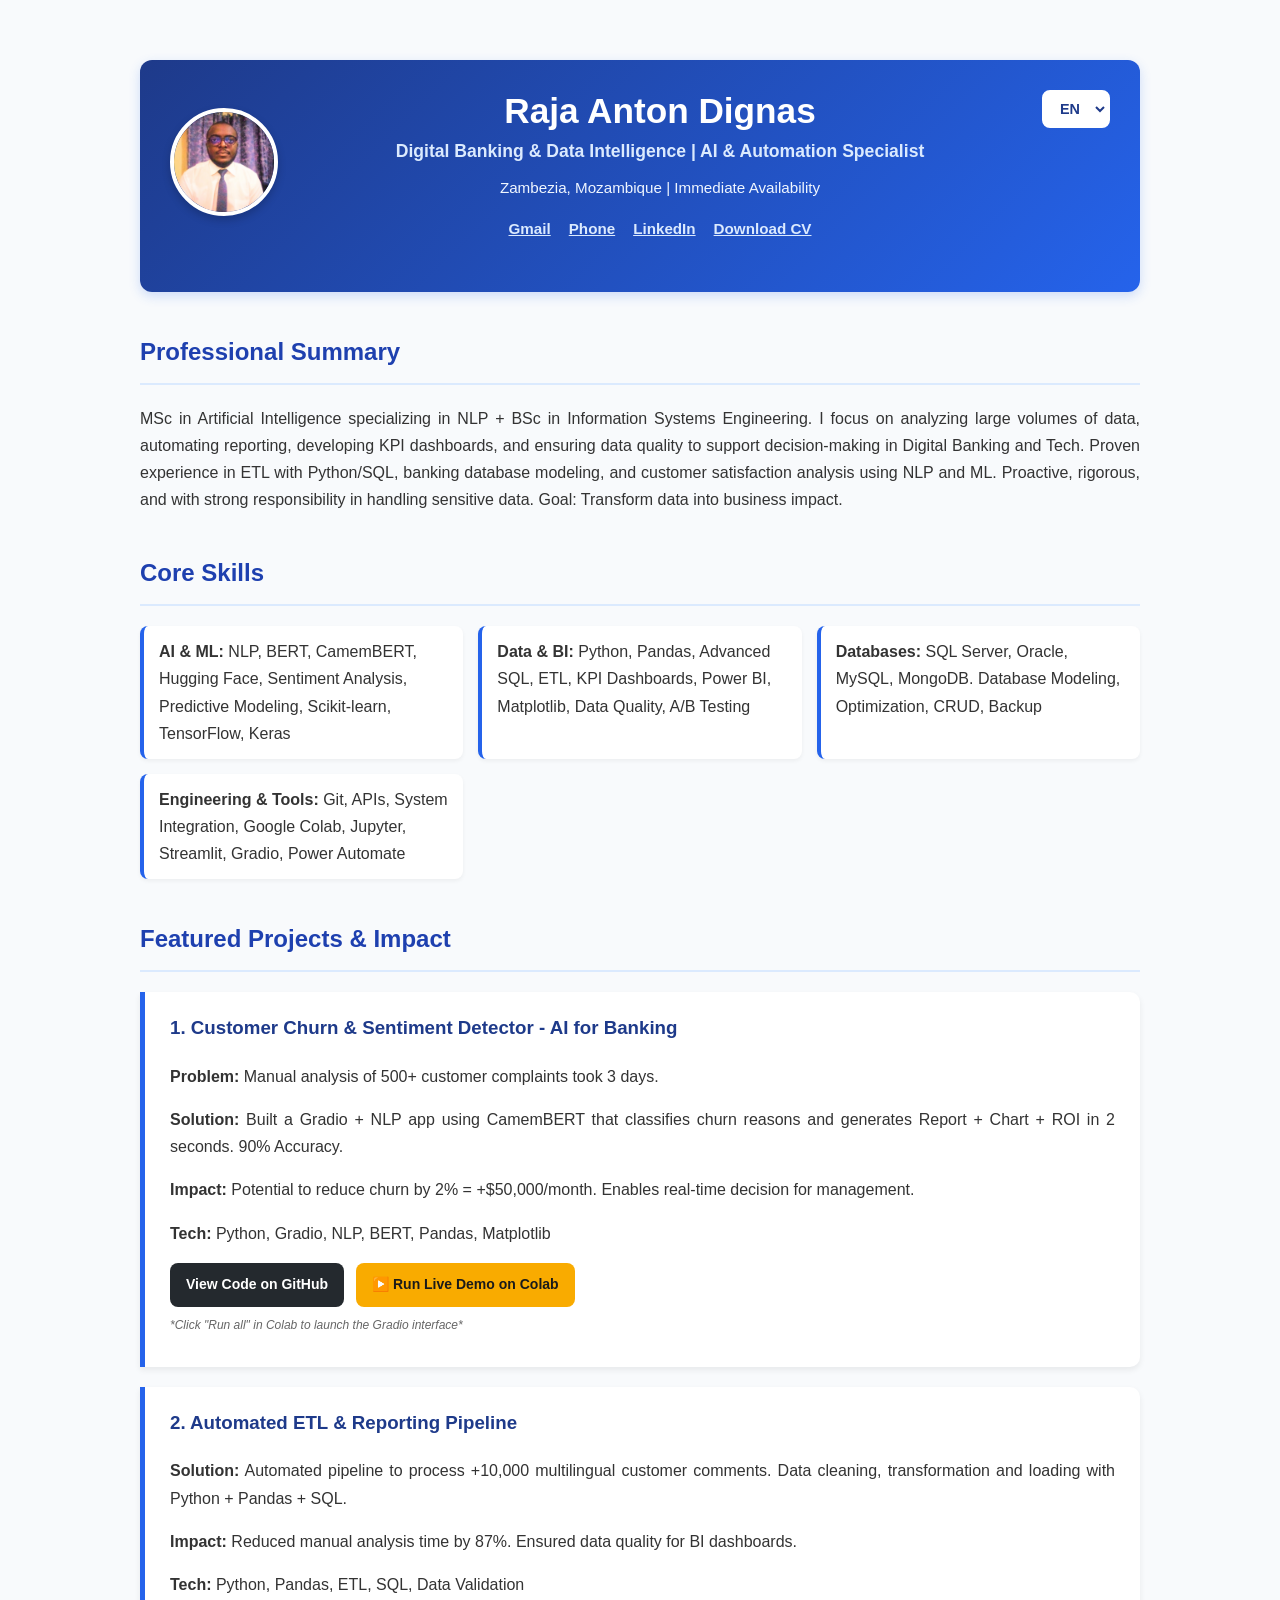
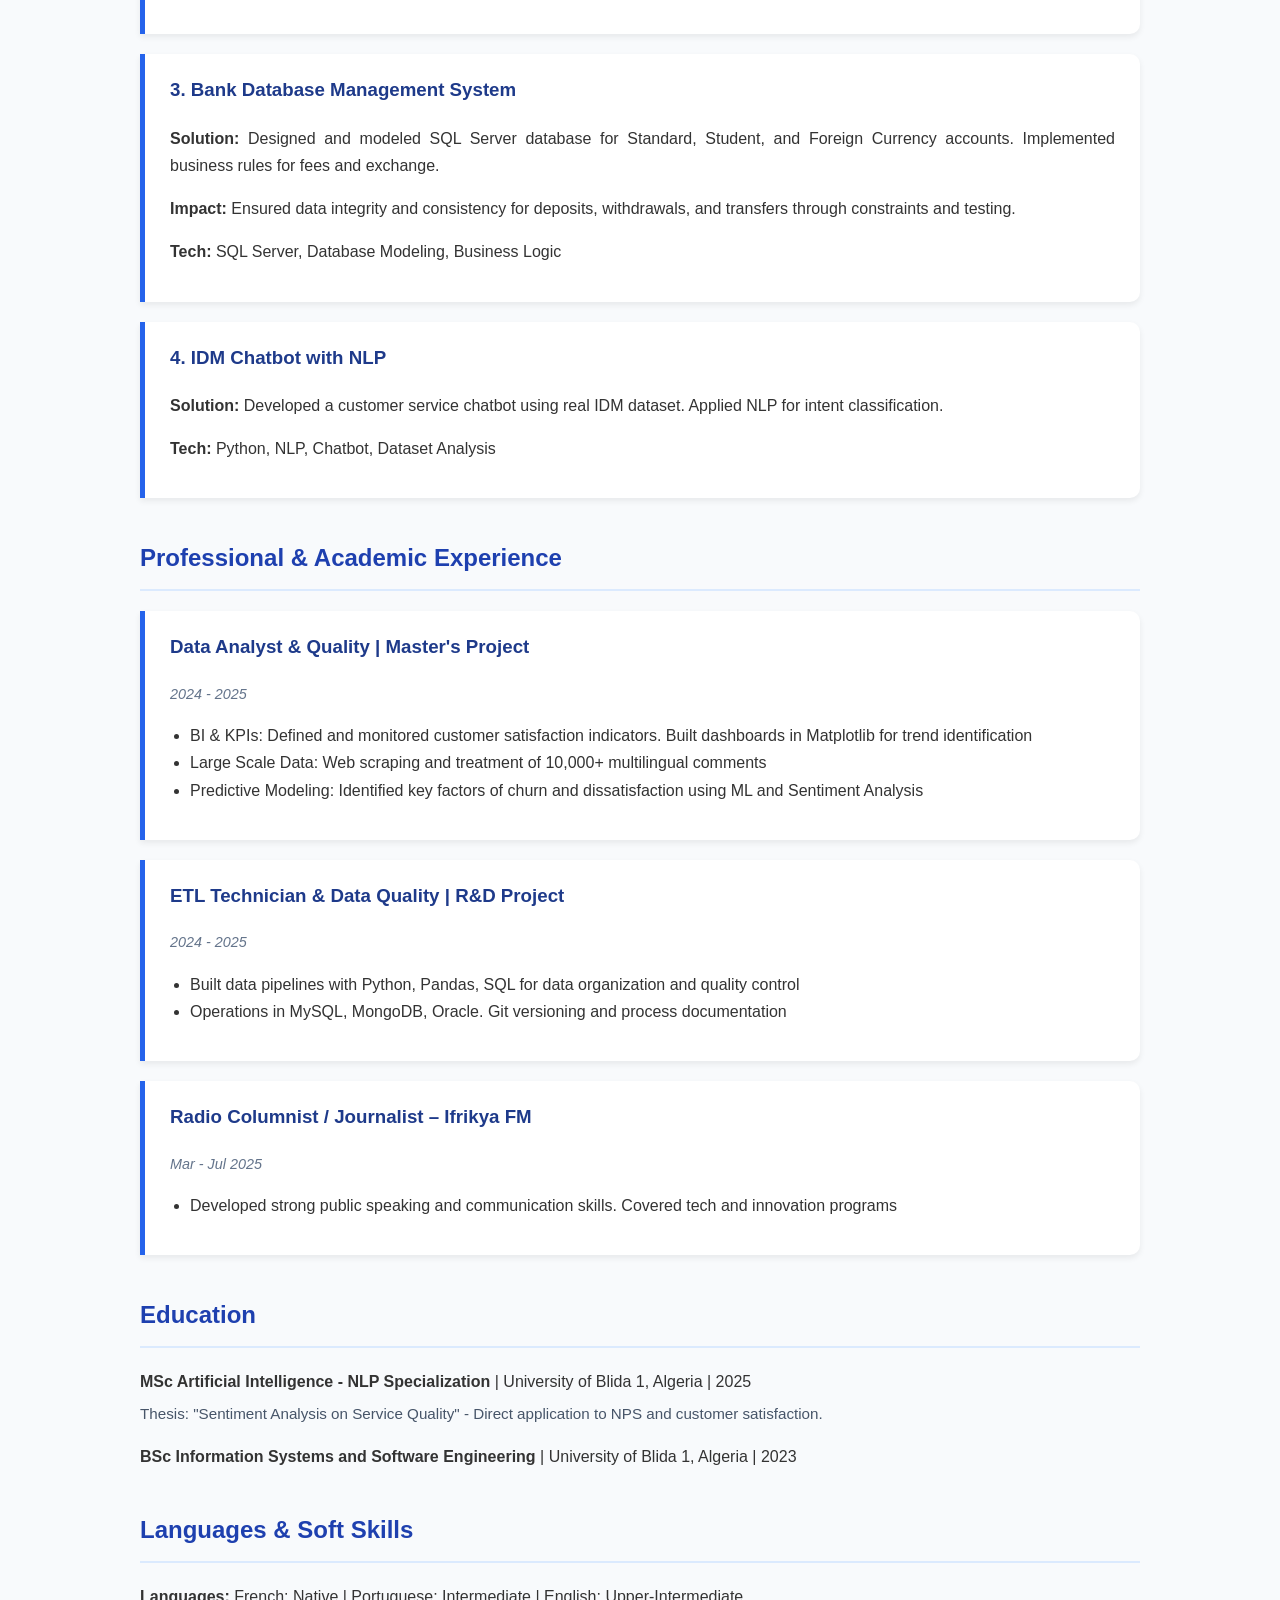
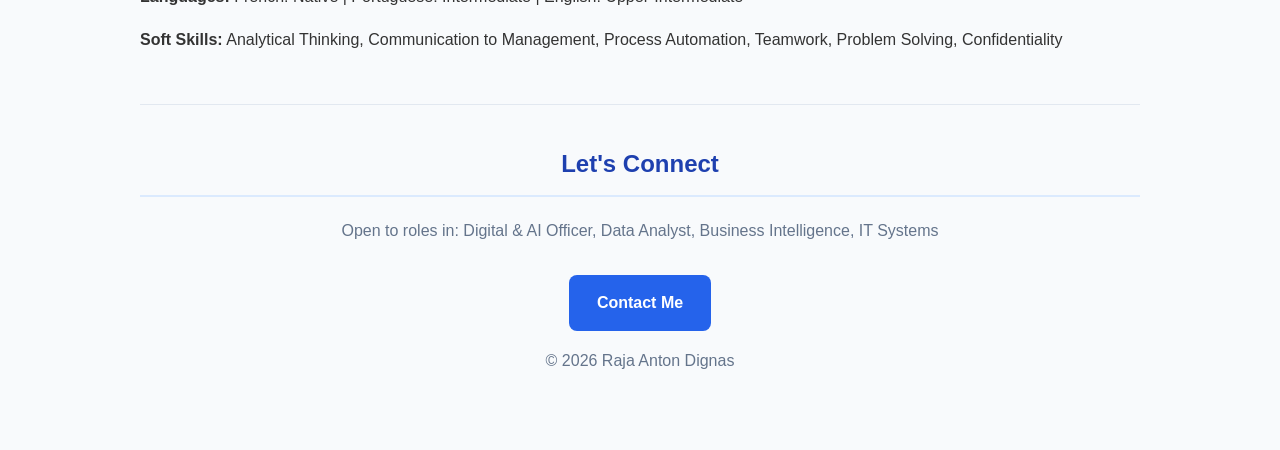
==== index.html @ 845eb437 "Update index.html" ====
<!DOCTYPE html>
<html lang="en">
<head>
  <meta charset="UTF-8">
  <meta name="viewport" content="width=device-width, initial-scale=1.0">
  <title>Raja Anton Dignas | Digital, Data & AI Specialist</title>
  <link rel="stylesheet" href="style.css">
</head>
<body>
  <header>
  <div class="header-top">
    <!-- 1. Photo à Gauche -->
    <div class="header-left">
      <img src="photo.jpg" alt="Raja Anton Dignas" class="profile-pic">
    </div>

    <!-- 2. Nom + Infos au Centre -->
    <div class="header-center">
      <h1>Raja Anton Dignas</h1>
      <p class="subtitle">Digital Banking & Data Intelligence | AI & Automation Specialist</p>
      <p class="header-info">Zambezia, Mozambique | Immediate Availability</p>

      <!-- Les liens en dessous du nom -->
      <div class="links">
        <a href="mailto:rajadignas@gmail.com" target="_blank">Gmail</a>
        <a href="tel:+258849115598">Phone</a>
        <a href="https://linkedin.com/in/raja-dignas-117759208" target="_blank">LinkedIn</a>
        <a href="CV_Raja_Dignas_EN.pdf" target="_blank">Download CV</a>
      </div>
    </div>

    <!-- 3. Langue à Droite -->
    <div class="header-right">
      <div class="lang-dropdown">
        <select onchange="window.location.href=this.value">
          <option value="index.html" selected>EN</option>
          <option value="index_pt.html">PT</option>
          <option value="index_fr.html">FR</option>
        </select>
      </div>
    </div>
  </div>
  </header>
  <main>
    <section>
      <h2>Professional Summary</h2>
      <p>MSc in Artificial Intelligence specializing in NLP + BSc in Information Systems Engineering. 
      I focus on analyzing large volumes of data, automating reporting, developing KPI dashboards, and ensuring data quality to support decision-making in Digital Banking and Tech.  
      Proven experience in ETL with Python/SQL, banking database modeling, and customer satisfaction analysis using NLP and ML. 
      Proactive, rigorous, and with strong responsibility in handling sensitive data. Goal: Transform data into business impact.</p>
    </section>

    <section>
      <h2>Core Skills</h2>
      <div class="skills-grid">
        <div><b>AI & ML:</b> NLP, BERT, CamemBERT, Hugging Face, Sentiment Analysis, Predictive Modeling, Scikit-learn, TensorFlow, Keras</div>
        <div><b>Data & BI:</b> Python, Pandas, Advanced SQL, ETL, KPI Dashboards, Power BI, Matplotlib, Data Quality, A/B Testing</div>
        <div><b>Databases:</b> SQL Server, Oracle, MySQL, MongoDB. Database Modeling, Optimization, CRUD, Backup</div>
        <div><b>Engineering & Tools:</b> Git, APIs, System Integration, Google Colab, Jupyter, Streamlit, Gradio, Power Automate</div>
      </div>
    </section>

    <section>
      <h2>Featured Projects & Impact</h2>

      <div class="projet">
  <h3>1. Customer Churn & Sentiment Detector - AI for Banking</h3>
  <p><b>Problem:</b> Manual analysis of 500+ customer complaints took 3 days.</p>
  <p><b>Solution:</b> Built a Gradio + NLP app using CamemBERT that classifies churn reasons and generates Report + Chart + ROI in 2 seconds. 90% Accuracy.</p>
  <p><b>Impact:</b> Potential to reduce churn by 2% = +$50,000/month. Enables real-time decision for management.</p>
  <p><b>Tech:</b> Python, Gradio, NLP, BERT, Pandas, Matplotlib</p>
  
  <div class="project-buttons">
    <a href="https://github.com/JeremieRaja/raja-dignas.github.io/blob/main/projects/churn-detector/app.py" target="_blank" class="btn-code">
      View Code on GitHub
    </a>
    <a href="https://colab.research.google.com/github/JeremieRaja/raja-dignas.github.io/blob/main/projects/churn-detector/churn_detector_abc.ipynb" target="_blank" class="btn-demo">
      ▶️ Run Live Demo on Colab
    </a>
  </div>
  <p class="demo-note">*Click "Run all" in Colab to launch the Gradio interface*</p>
      </div>

      <div class="projet">
        <h3>2. Automated ETL & Reporting Pipeline</h3>
        <p><b>Solution:</b> Automated pipeline to process +10,000 multilingual customer comments. Data cleaning, transformation and loading with Python + Pandas + SQL.</p>
        <p><b>Impact:</b> Reduced manual analysis time by 87%. Ensured data quality for BI dashboards.</p>
        <p><b>Tech:</b> Python, Pandas, ETL, SQL, Data Validation</p>
      </div>
      
      <div class="projet">
        <h3>3. Bank Database Management System</h3>
        <p><b>Solution:</b> Designed and modeled SQL Server database for Standard, Student, and Foreign Currency accounts. Implemented business rules for fees and exchange.</p>
        <p><b>Impact:</b> Ensured data integrity and consistency for deposits, withdrawals, and transfers through constraints and testing.</p>
        <p><b>Tech:</b> SQL Server, Database Modeling, Business Logic</p>
      </div>

      <div class="projet">
        <h3>4. IDM Chatbot with NLP</h3>
        <p><b>Solution:</b> Developed a customer service chatbot using real IDM dataset. Applied NLP for intent classification.</p>
        <p><b>Tech:</b> Python, NLP, Chatbot, Dataset Analysis</p>
      </div>
    </section>

    <section>
      <h2>Professional & Academic Experience</h2>
      <div class="job">
        <h3>Data Analyst & Quality | Master's Project</h3>
        <p class="date">2024 - 2025</p>
        <ul>
          <li>BI & KPIs: Defined and monitored customer satisfaction indicators. Built dashboards in Matplotlib for trend identification</li>
          <li>Large Scale Data: Web scraping and treatment of 10,000+ multilingual comments</li>
          <li>Predictive Modeling: Identified key factors of churn and dissatisfaction using ML and Sentiment Analysis</li>
        </ul>
      </div>
      <div class="job">
        <h3>ETL Technician & Data Quality | R&D Project</h3>
        <p class="date">2024 - 2025</p>
        <ul>
          <li>Built data pipelines with Python, Pandas, SQL for data organization and quality control</li>
          <li>Operations in MySQL, MongoDB, Oracle. Git versioning and process documentation</li>
        </ul>
      </div>
       <div class="job">
        <h3>Radio Columnist / Journalist – Ifrikya FM</h3>
        <p class="date">Mar - Jul 2025</p>
        <ul>
          <li>Developed strong public speaking and communication skills. Covered tech and innovation programs</li>
        </ul>
      </div>
    </section>

    <section>
      <h2>Education</h2>
      <p><b>MSc Artificial Intelligence - NLP Specialization</b> | University of Blida 1, Algeria | 2025</p>
      <p class="thesis">Thesis: "Sentiment Analysis on Service Quality" - Direct application to NPS and customer satisfaction.</p>
      <p><b>BSc Information Systems and Software Engineering</b> | University of Blida 1, Algeria | 2023</p>
    </section>

    <section>
      <h2>Languages & Soft Skills</h2>
      <p><b>Languages:</b> French: Native | Portuguese: Intermediate | English: Upper-Intermediate</p>
      <p><b>Soft Skills:</b> Analytical Thinking, Communication to Management, Process Automation, Teamwork, Problem Solving, Confidentiality</p>
    </section>
  </main>

  <footer>
    <h2>Let's Connect</h2>
    <p>Open to roles in: Digital & AI Officer, Data Analyst, Business Intelligence, IT Systems</p>
    <a href="mailto:rajadignas@gmail.com" class="btn">Contact Me</a>
    <p>© 2026 Raja Anton Dignas</p>
  </footer>
</body>
  </html>
---- style.css ----
/* =======================================
   1. GENERAL
   ======================================= */
body {
  font-family: 'Segoe UI', Tahoma, Geneva, Verdana, sans-serif;
  max-width: 1000px;
  margin: 40px auto;
  padding: 20px;
  line-height: 1.7;
  color: #333;
  background-color: #f8fafc;
}

section { 
  margin-bottom: 40px; 
}

section p, .job li, .thesis {
  text-align: justify;
  text-justify: inter-word;
}

h2 {
  color: #1e40af;
  border-bottom: 2px solid #dbeafe;
  padding-bottom: 10px;
  margin-bottom: 20px;
  font-size: 1.5em;
}

ul { 
  padding-left: 20px; 
}

/* =======================================
   2. HEADER PRO AVEC FOND BANQUE
   ======================================= */
header {
  background: linear-gradient(135deg, #1e3a8a 0%, #2563eb 100%);
  color: white;
  padding: 30px;
  border-radius: 12px;
  margin-bottom: 40px;
  box-shadow: 0 4px 12px rgba(37, 99, 235, 0.2);
}

/* Layout 3 colonnes: Gauche Photo | Centre Nom | Droite Langue */
.header-top {
  display: flex;
  align-items: center;
  justify-content: space-between;
  gap: 20px;
  margin-bottom: 20px;
  flex-wrap: wrap;
}

.header-left {
  flex: 0 0 auto;
}

.header-center {
  flex: 1 1 auto;
  text-align: center;
  padding: 0 10px;
}

.header-right {
  flex: 0 0 auto;
  align-self: flex-start;
}

/* Contenu du Header */
.profile-pic {
  width: 100px;
  height: 100px;
  border-radius: 50%;
  border: 4px solid white;
  object-fit: cover;
  box-shadow: 0 4px 8px rgba(0,0,0,0.2);
  flex-shrink: 0;
}

.header-center h1 {
  color: white;
  font-size: 2.2em;
  margin: 0 0 5px 0;
  line-height: 1.2;
}

.subtitle {
  font-size: 1.1em;
  color: #dbeafe;
  font-weight: 600;
  margin: 5px 0;
}

.header-info {
  font-size: 0.95em;
  color: #eff6ff;
  margin: 8px 0 15px 0;
}

/* Menu déroulant Langue */
.lang-dropdown select {
  background: white;
  color: #1e3a8a;
  border: 2px solid white;
  padding: 8px 12px;
  border-radius: 8px;
  font-weight: bold;
  cursor: pointer;
  font-size: 0.9em;
}
.lang-dropdown select:hover { 
  background: #dbeafe; 
}

/* Liens Contact */
.links {
  display: flex;
  justify-content: center;
  flex-wrap: wrap;
  gap: 18px;
  margin-top: 15px;
}

.links a {
  color: #dbeafe;
  text-decoration: underline;
  font-weight: 600;
  font-size: 0.95em;
}

.links a:hover { 
  color: white; 
}

/* =======================================
   3. COMPETENCES & EXPERIENCE
   ======================================= */
.skills-grid {
  display: grid;
  grid-template-columns: repeat(auto-fit, minmax(300px, 1fr));
  gap: 15px;
}

.skills-grid div {
  background: #fff;
  padding: 12px 15px;
  border-radius: 8px;
  border-left: 4px solid #2563eb;
  box-shadow: 0 2px 4px rgba(0,0,0,0.05);
}

.projet, .job {
  background: #fff;
  border-left: 5px solid #2563eb;
  padding: 20px 25px;
  margin: 20px 0;
  border-radius: 0 10px 10px 0;
  box-shadow: 0 3px 6px rgba(0,0,0,0.07);
}

.projet h3, .job h3 { 
  margin-top: 0; 
  color: #1e3a8a; 
}

.date {
  color: #64748b;
  font-style: italic;
  font-size: 0.9em;
}

.thesis {
  font-size: 0.95em;
  color: #475569;
  margin-top: -10px;
  margin-bottom: 15px;
}

/* =======================================
   4. BOUTONS PROJETS - GITHUB + COLAB
   ======================================= */
.project-buttons {
  display: flex;
  gap: 12px;
  margin-top: 15px;
  flex-wrap: wrap;
}

.btn-code, .btn-demo {
  padding: 10px 16px;
  border-radius: 8px;
  text-decoration: none;
  font-weight: 600;
  font-size: 14px;
  transition: all 0.2s ease;
  display: inline-block;
}

.btn-code { 
  background-color: #24292e; /* Noir GitHub */
  color: white;
}
.btn-code:hover { 
  background-color: #000;
  transform: translateY(-2px);
}

.btn-demo { 
  background-color: #F9AB00; /* Jaune Colab */
  color: #1a1a1a;
}
.btn-demo:hover { 
  background-color: #f57c00;
  transform: translateY(-2px);
}

.demo-note {
  font-size: 12px;
  color: #666;
  margin-top: 8px;
  font-style: italic;
}

/* =======================================
   5. BOUTON CONTACT + FOOTER
   ======================================= */
.btn {
  display: inline-block;
  background: #2563eb;
  color: white !important;
  padding: 14px 28px;
  border-radius: 8px;
  text-decoration: none;
  font-weight: bold;
  margin-top: 15px;
  transition: background 0.3s;
}
.btn:hover { 
  background: #1d4ed8; 
  text-decoration: none; 
}

footer {
  text-align: center;
  margin-top: 50px;
  padding-top: 20px;
  border-top: 1px solid #e2e8f0;
  color: #64748b;
}

/* =======================================
   6. RESPONSIVE MOBILE
   ======================================= */
@media (max-width: 768px) {
  .header-top { 
    flex-direction: column; 
    text-align: center; 
    gap: 15px;
  }
  .header-right { 
    order: -1; /* Langue en haut sur mobile */
    align-self: center;
  }
  .profile-pic { 
    width: 90px; 
    height: 90px; 
  }
  .header-center h1 { 
    font-size: 1.8em; 
  }
  .skills-grid { 
    grid-template-columns: 1fr; 
  }
  }
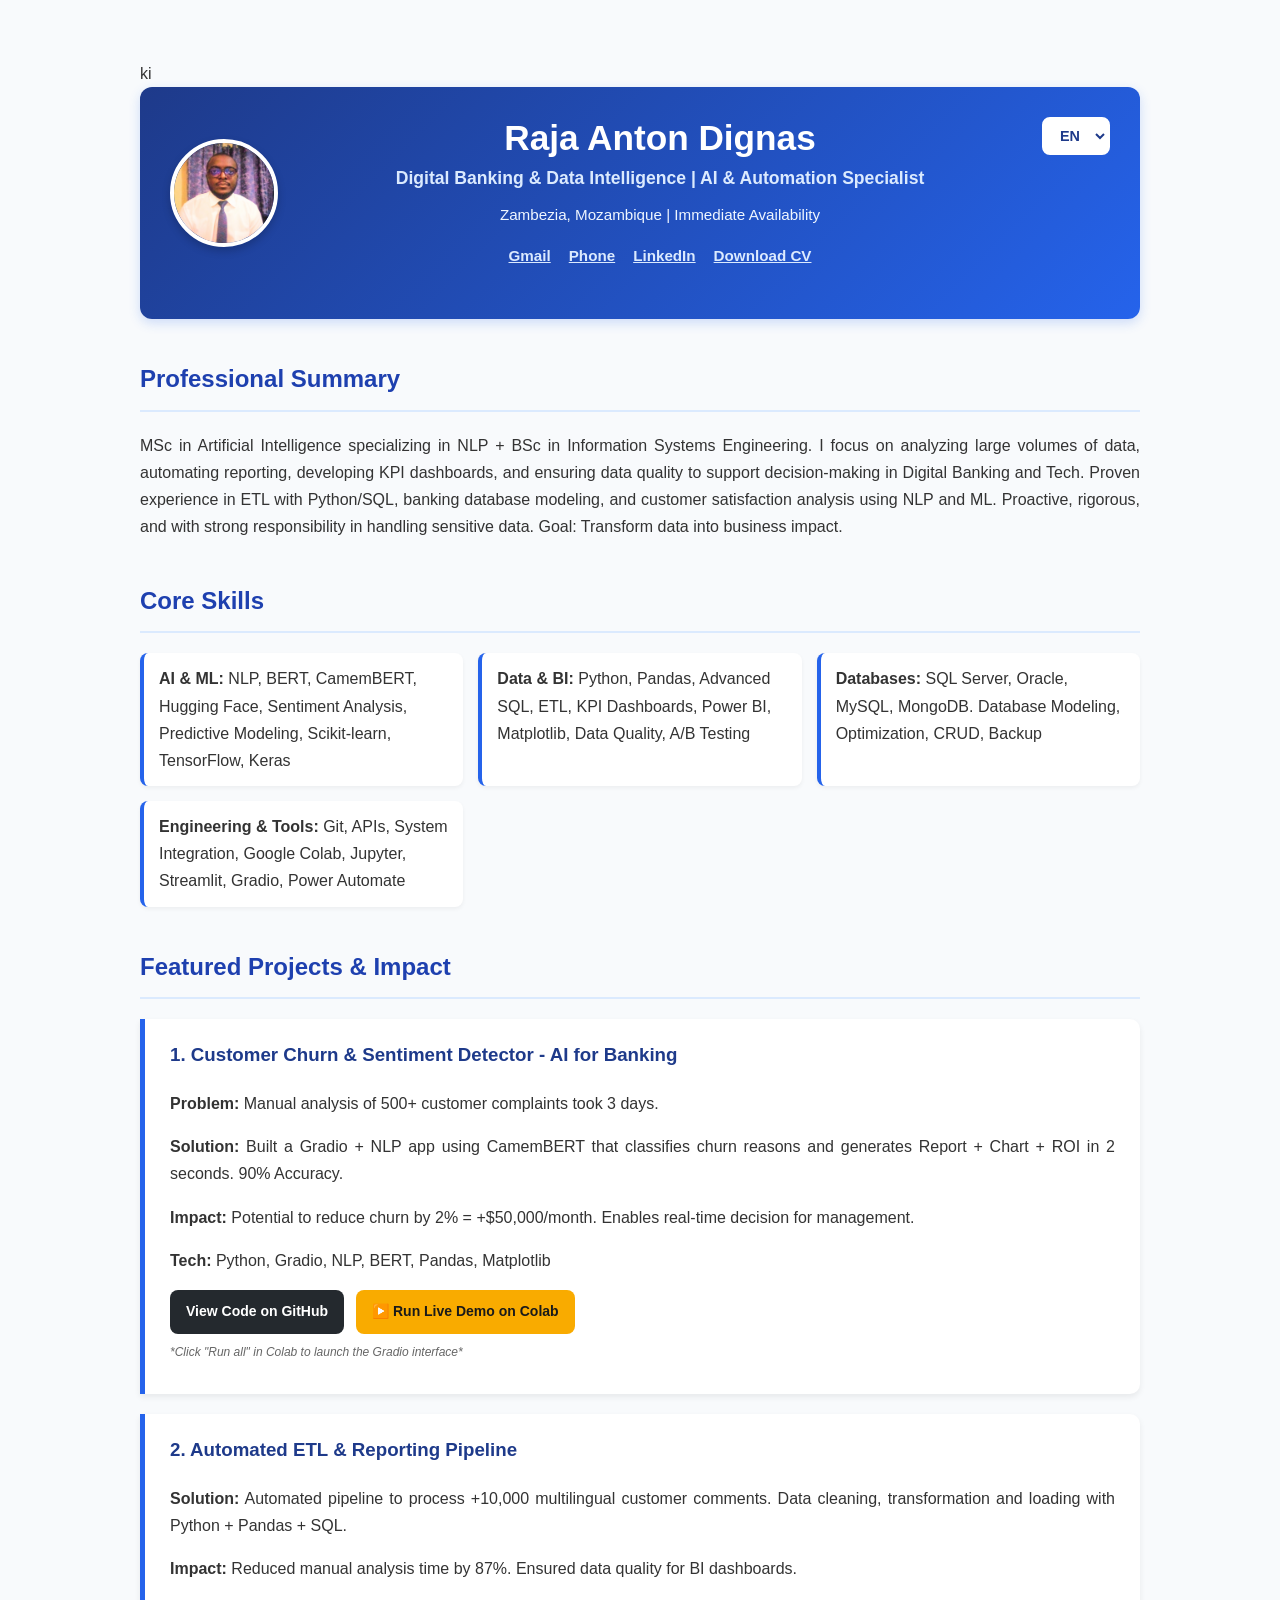
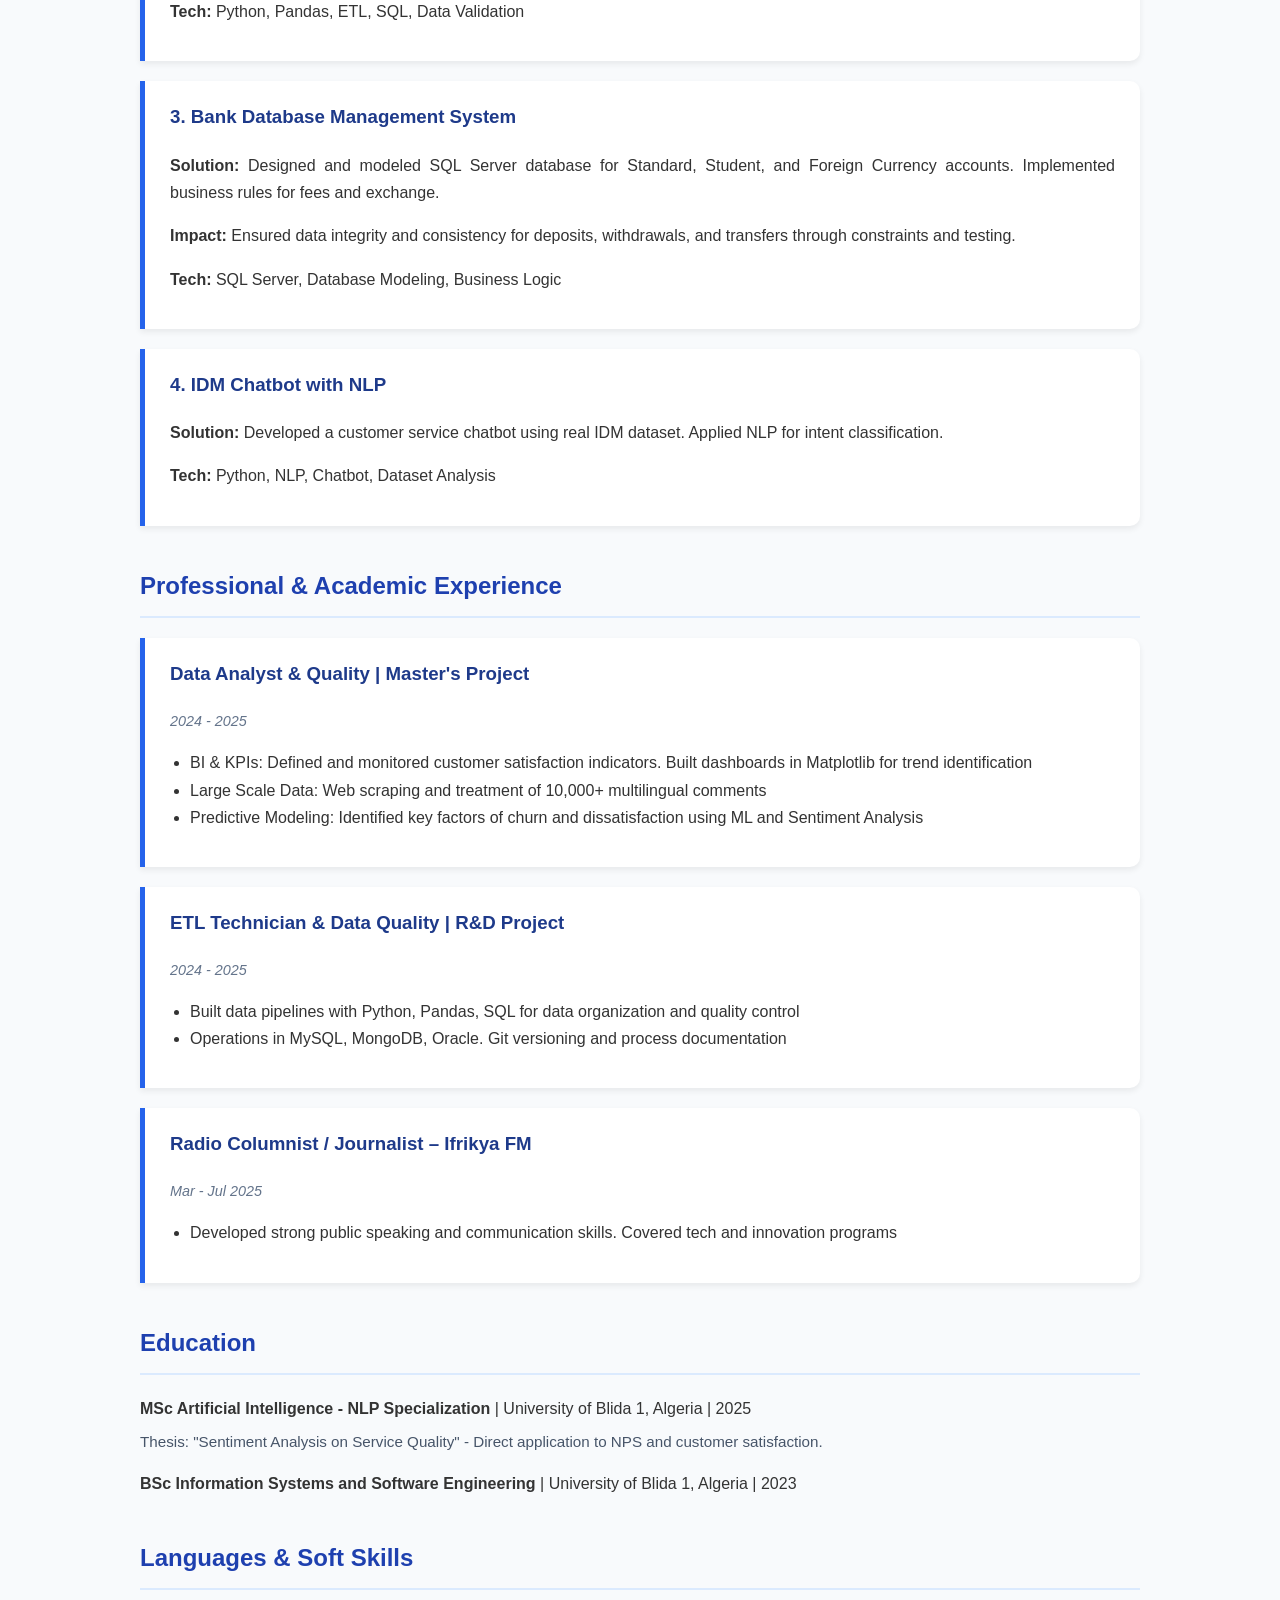
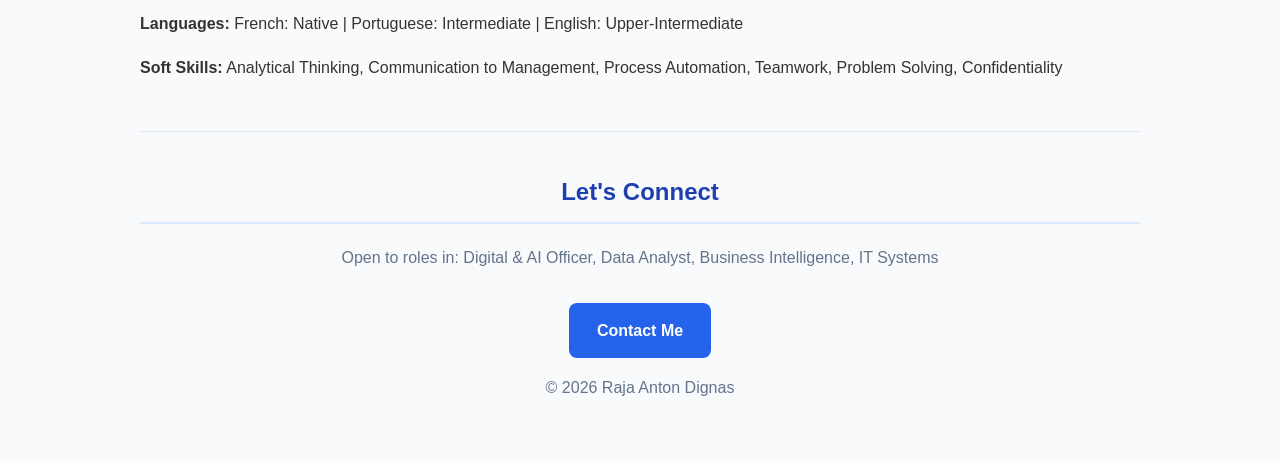
==== commit 1e601a51: "Update index.html" ====
--- a/index.html
+++ b/index.html
@@ -1,10 +1,19 @@
-<!DOCTYPE html>
+ki<!DOCTYPE html>
 <html lang="en">
 <head>
   <meta charset="UTF-8">
   <meta name="viewport" content="width=device-width, initial-scale=1.0">
   <title>Raja Anton Dignas | Digital, Data & AI Specialist</title>
   <link rel="stylesheet" href="style.css">
+  <!-- Google tag (gtag.js) -->
+<script async src="https://www.googletagmanager.com/gtag/js?id=G-S1X7XJHLY7"></script>
+<script>
+  window.dataLayer = window.dataLayer || [];
+  function gtag(){dataLayer.push(arguments);}
+  gtag('js', new Date());
+
+  gtag('config', 'G-S1X7XJHLY7');
+</script>
 </head>
 <body>
   <header>
@@ -71,10 +80,10 @@
   <p><b>Tech:</b> Python, Gradio, NLP, BERT, Pandas, Matplotlib</p>
   
   <div class="project-buttons">
-    <a href="https://github.com/JeremieRaja/raja-dignas.github.io/blob/main/projects/churn-detector/app.py" target="_blank" class="btn-code">
+    <a href="https://github.com/JeremieRaja/my_portefolio.github.io/blob/main/projects/churn-detector/app.py" target="_blank" class="btn-code">
       View Code on GitHub
     </a>
-    <a href="https://colab.research.google.com/github/JeremieRaja/raja-dignas.github.io/blob/main/projects/churn-detector/churn_detector_abc.ipynb" target="_blank" class="btn-demo">
+    <a href="https://colab.research.google.com/github/JeremieRaja/my_portefolio.github.io/blob/main/projects/churn-detector/churn_detector_abc.ipynb" target="_blank" class="btn-demo">
       ▶️ Run Live Demo on Colab
     </a>
   </div>
@@ -150,5 +159,11 @@
     <a href="mailto:rajadignas@gmail.com" class="btn">Contact Me</a>
     <p>© 2026 Raja Anton Dignas</p>
   </footer>
+  <script>
+window.chatbaseConfig = { language: 'en' }
+</script>
+<script>
+(function(){if(!window.chatbase||window.chatbase("getState")!=="initialized"){window.chatbase=(...arguments)=>{if(!window.chatbase.q){window.chatbase.q=[]}window.chatbase.q.push(arguments)};window.chatbase=new Proxy(window.chatbase,{get(target,prop){if(prop==="q"){return target.q}return(...args)=>target(prop,...args)}})}const onLoad=function(){const script=document.createElement("script");script.src="https://www.chatbase.co/embed.min.js";script.id="YCt8oozWC76lnCBlqDg6C";script.domain="www.chatbase.co";document.body.appendChild(script)};if(document.readyState==="complete"){onLoad()}else{window.addEventListener("load",onLoad)}})();
+  </script>
 </body>
   </html>
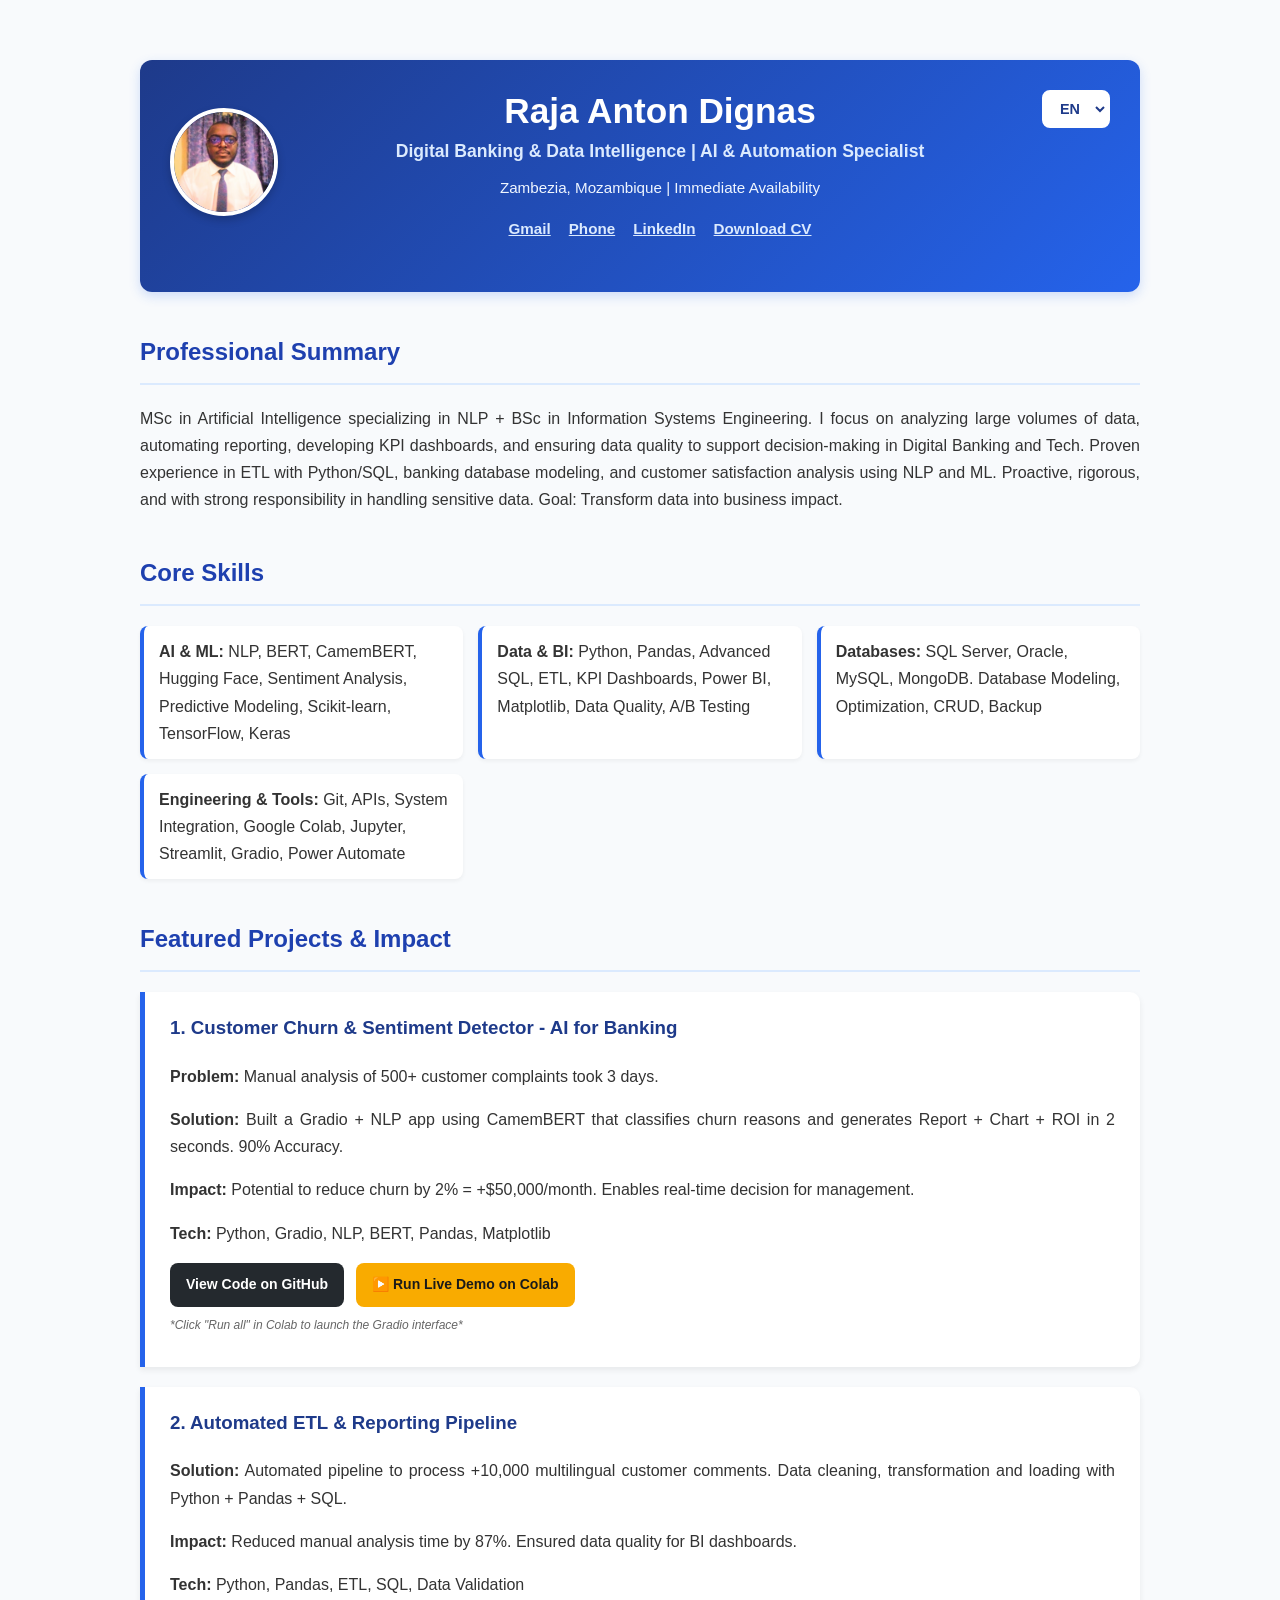
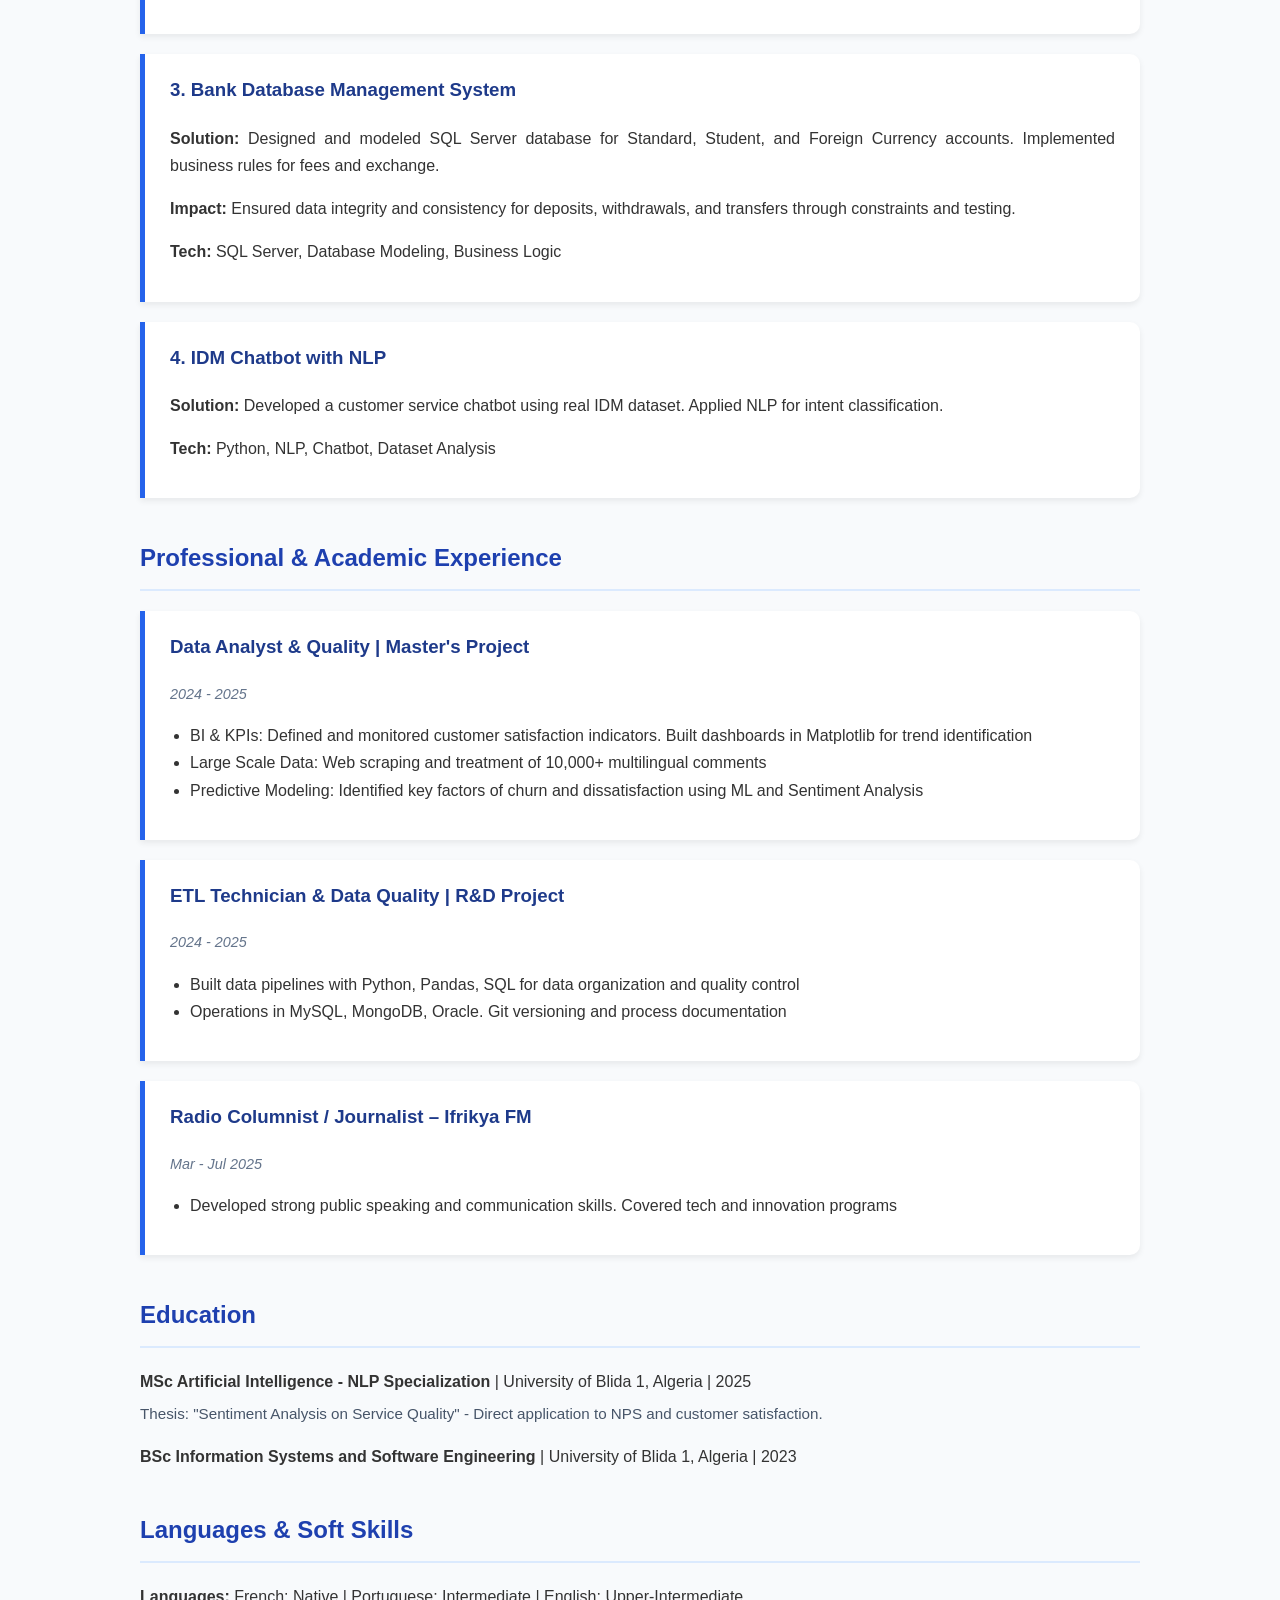
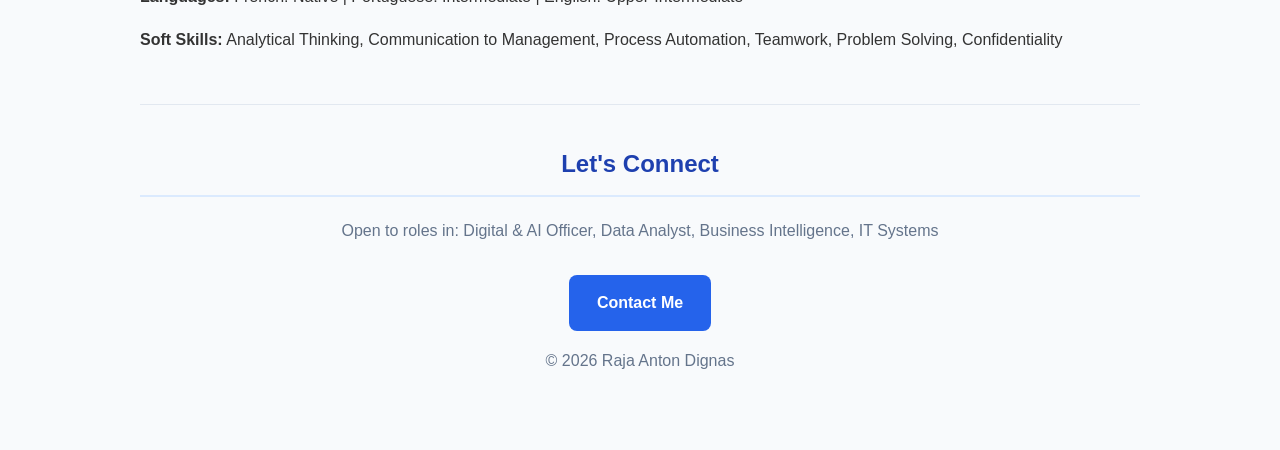
==== commit dc627ecb: "Update index.html" ====
--- a/index.html
+++ b/index.html
@@ -1,4 +1,4 @@
-ki<!DOCTYPE html>
+<!DOCTYPE html>
 <html lang="en">
 <head>
   <meta charset="UTF-8">
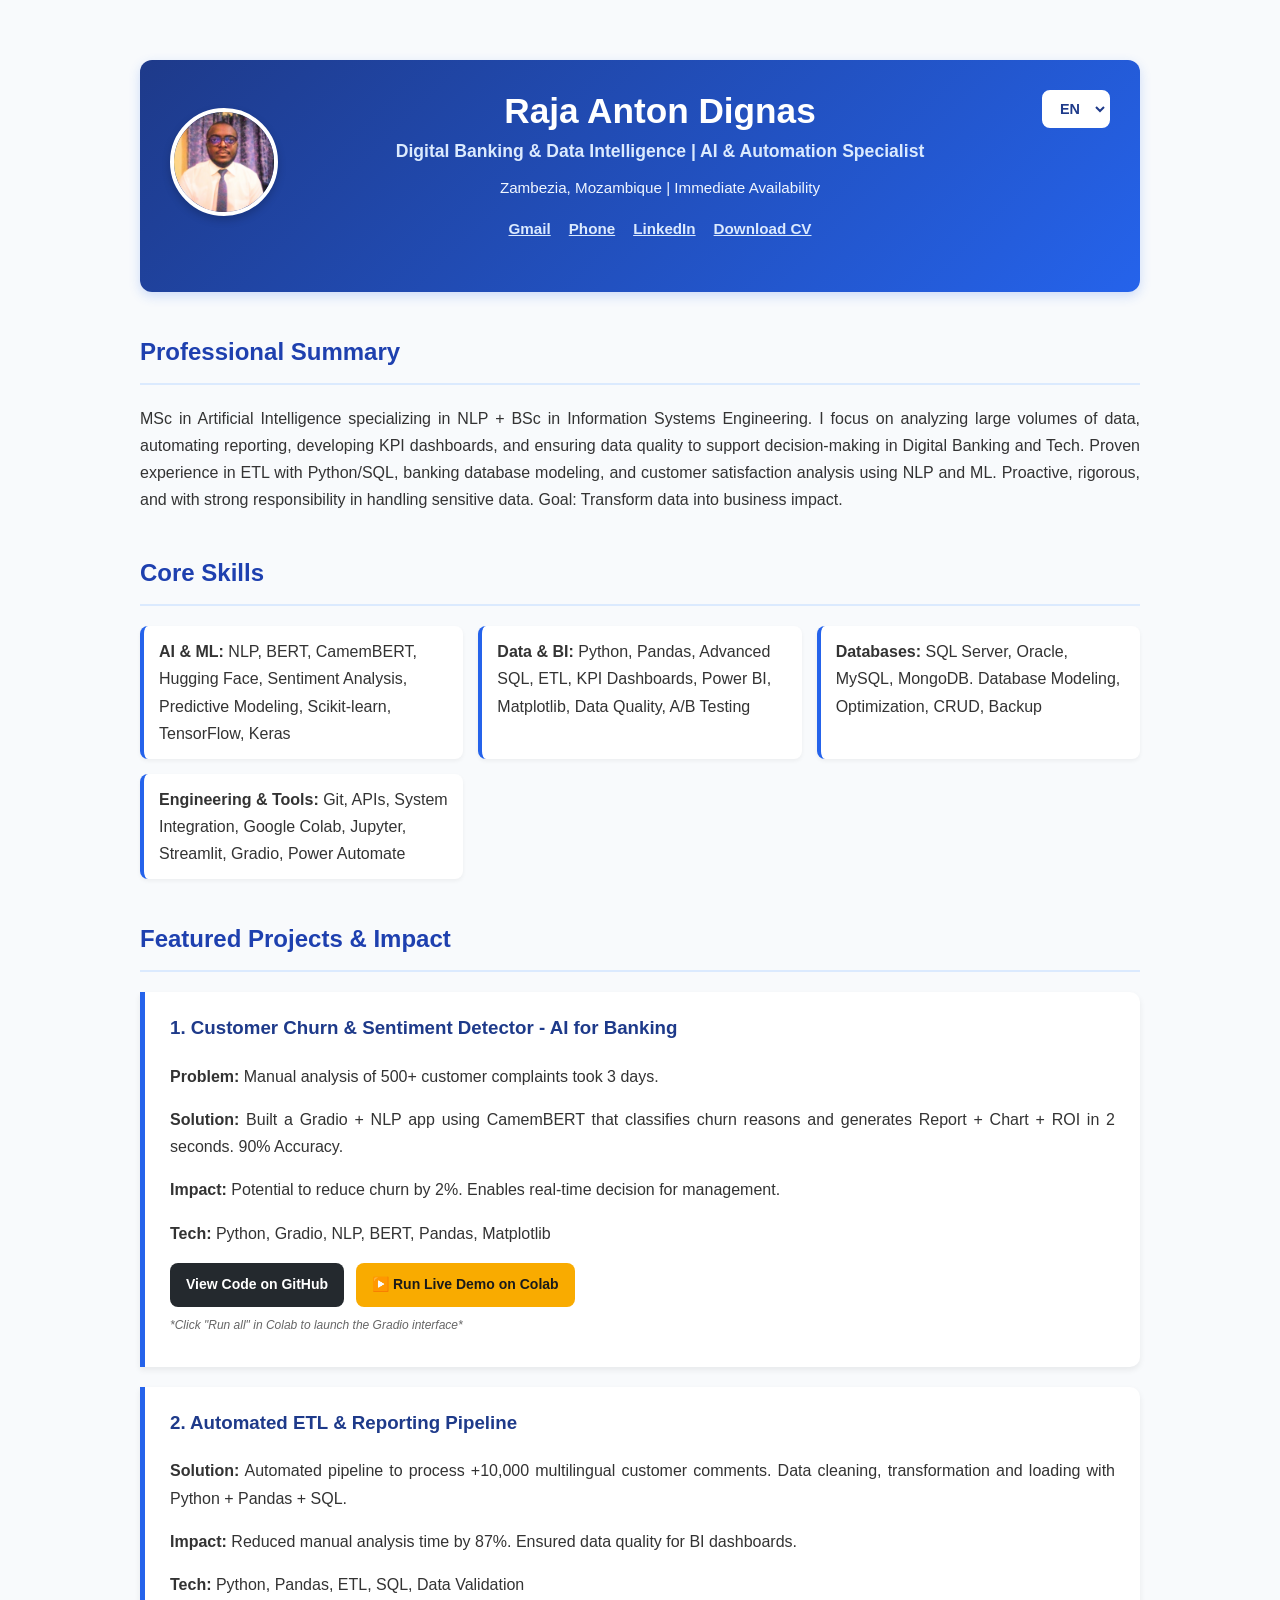
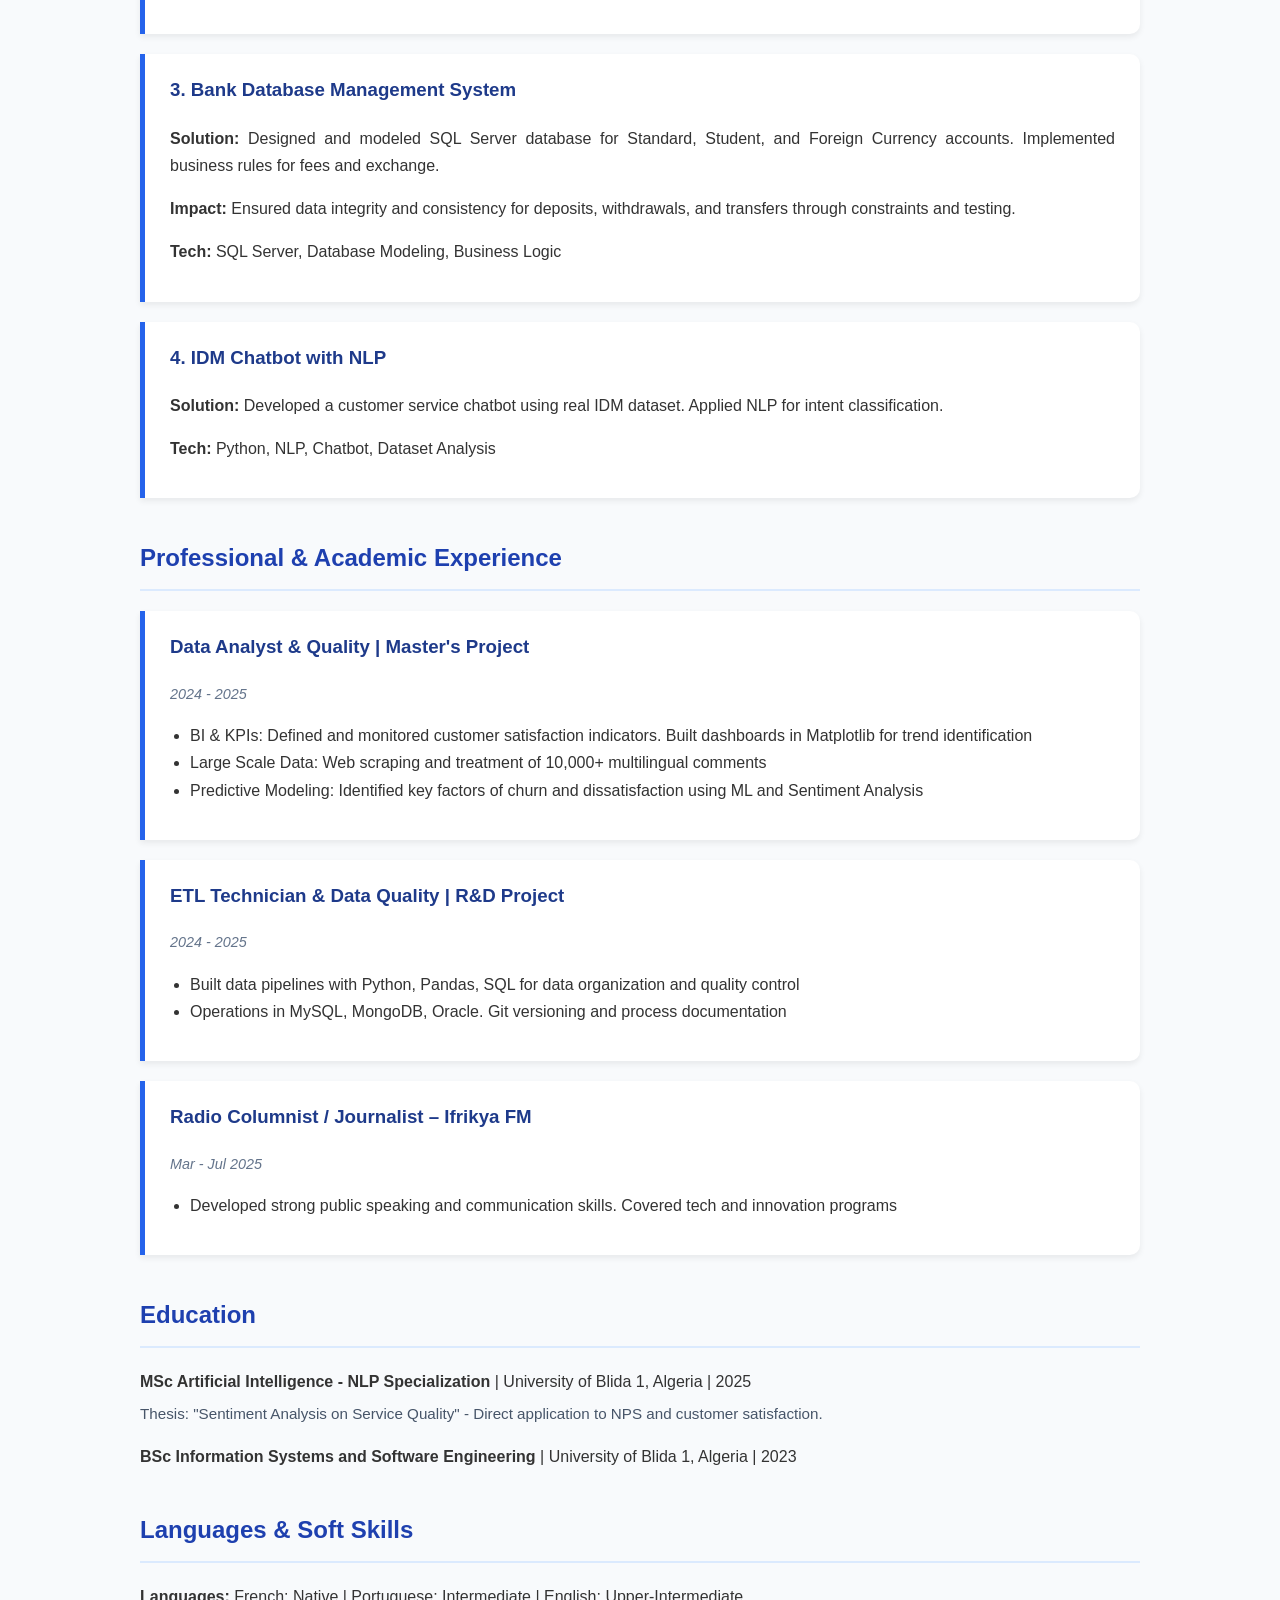
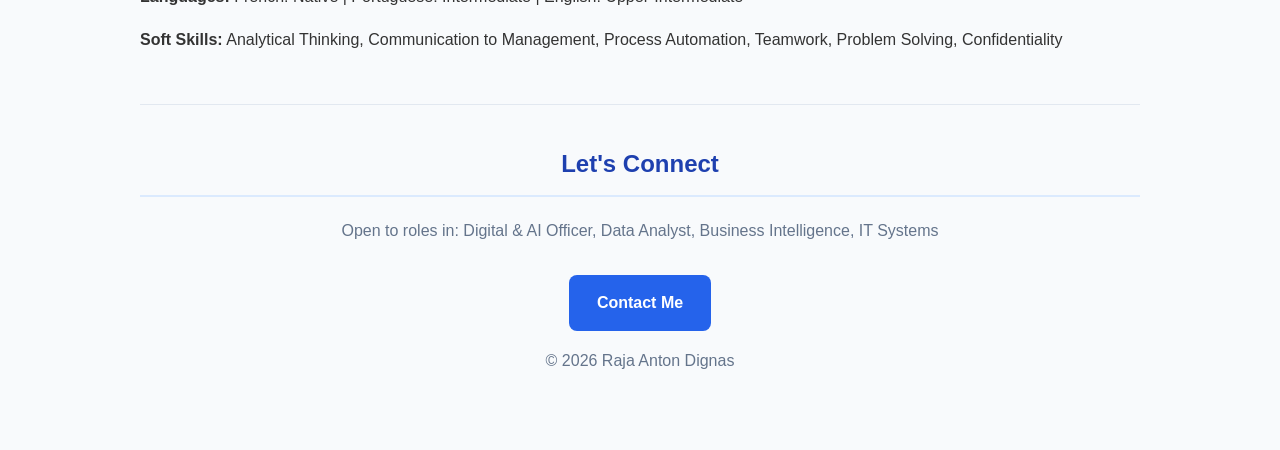
==== commit d7ad4c0c: "Update index.html" ====
--- a/index.html
+++ b/index.html
@@ -76,7 +76,7 @@
   <h3>1. Customer Churn & Sentiment Detector - AI for Banking</h3>
   <p><b>Problem:</b> Manual analysis of 500+ customer complaints took 3 days.</p>
   <p><b>Solution:</b> Built a Gradio + NLP app using CamemBERT that classifies churn reasons and generates Report + Chart + ROI in 2 seconds. 90% Accuracy.</p>
-  <p><b>Impact:</b> Potential to reduce churn by 2% = +$50,000/month. Enables real-time decision for management.</p>
+  <p><b>Impact:</b> Potential to reduce churn by 2%. Enables real-time decision for management.</p>
   <p><b>Tech:</b> Python, Gradio, NLP, BERT, Pandas, Matplotlib</p>
   
   <div class="project-buttons">
